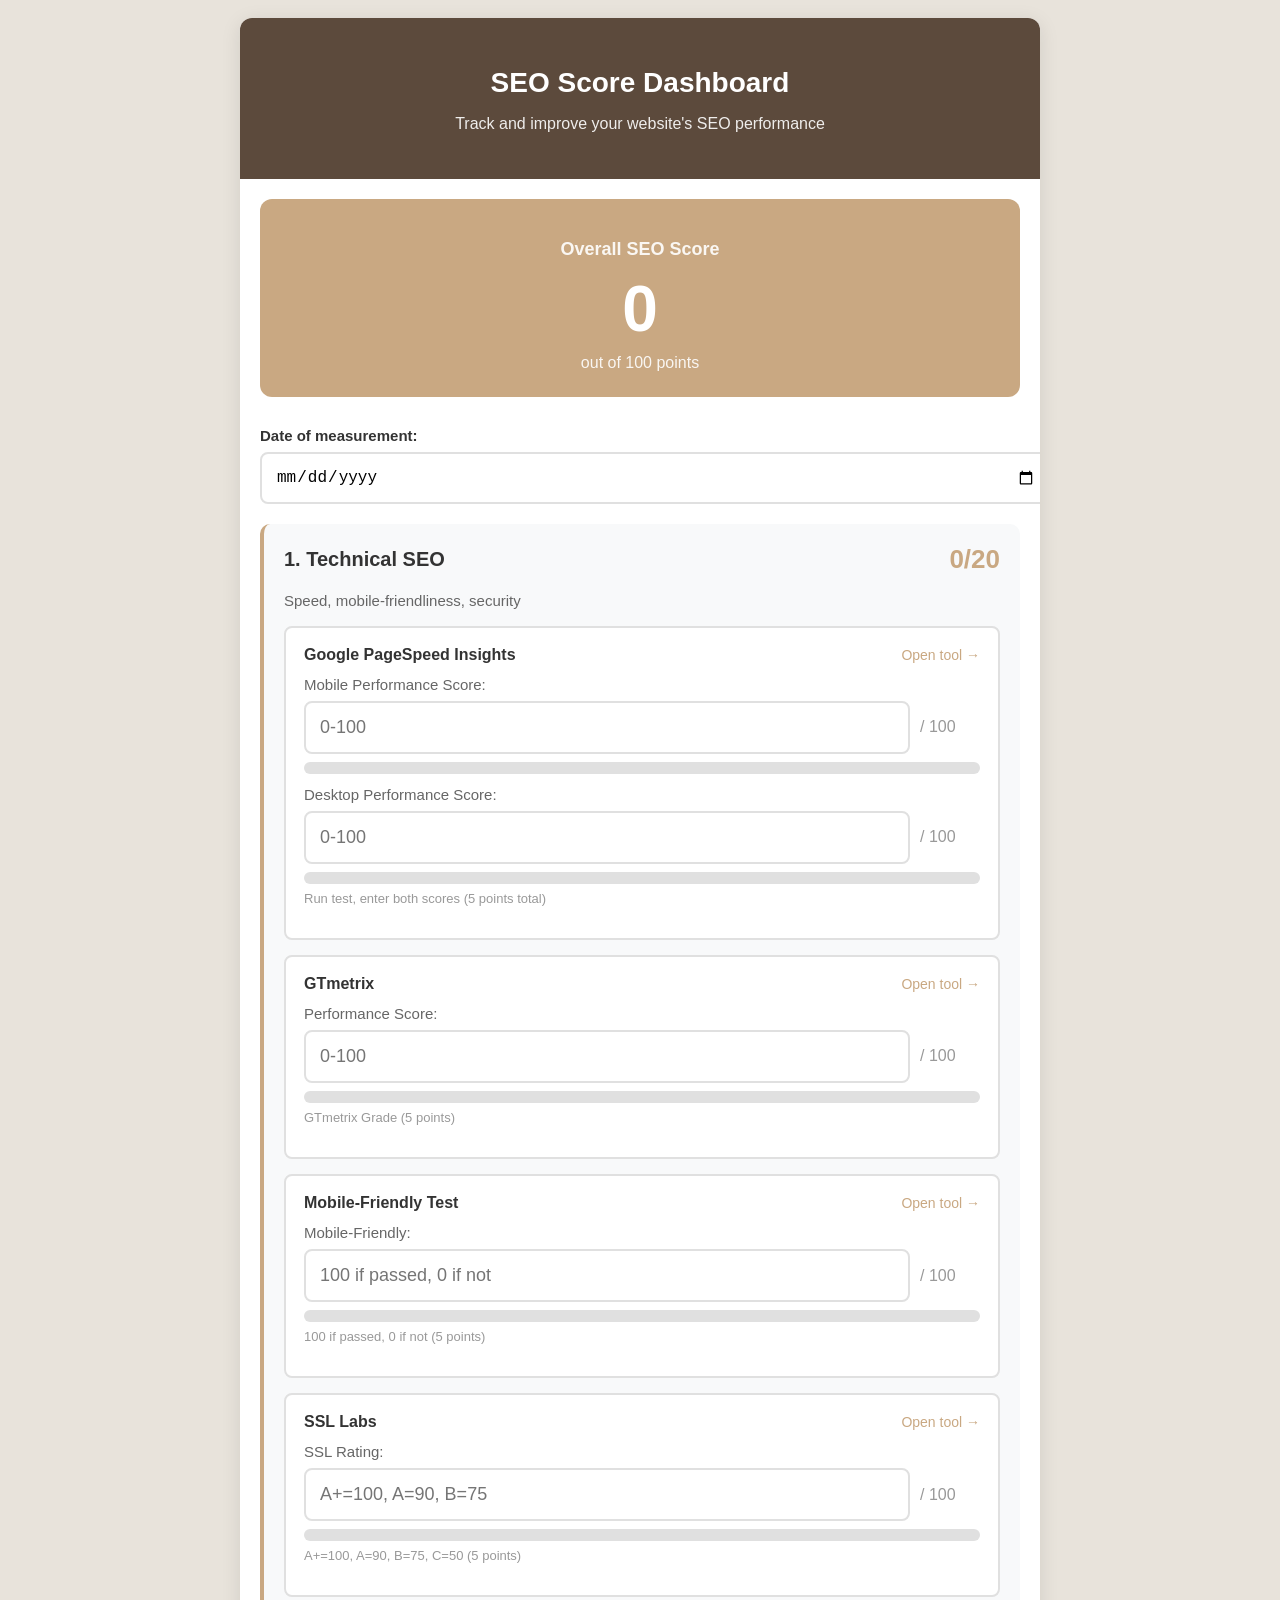
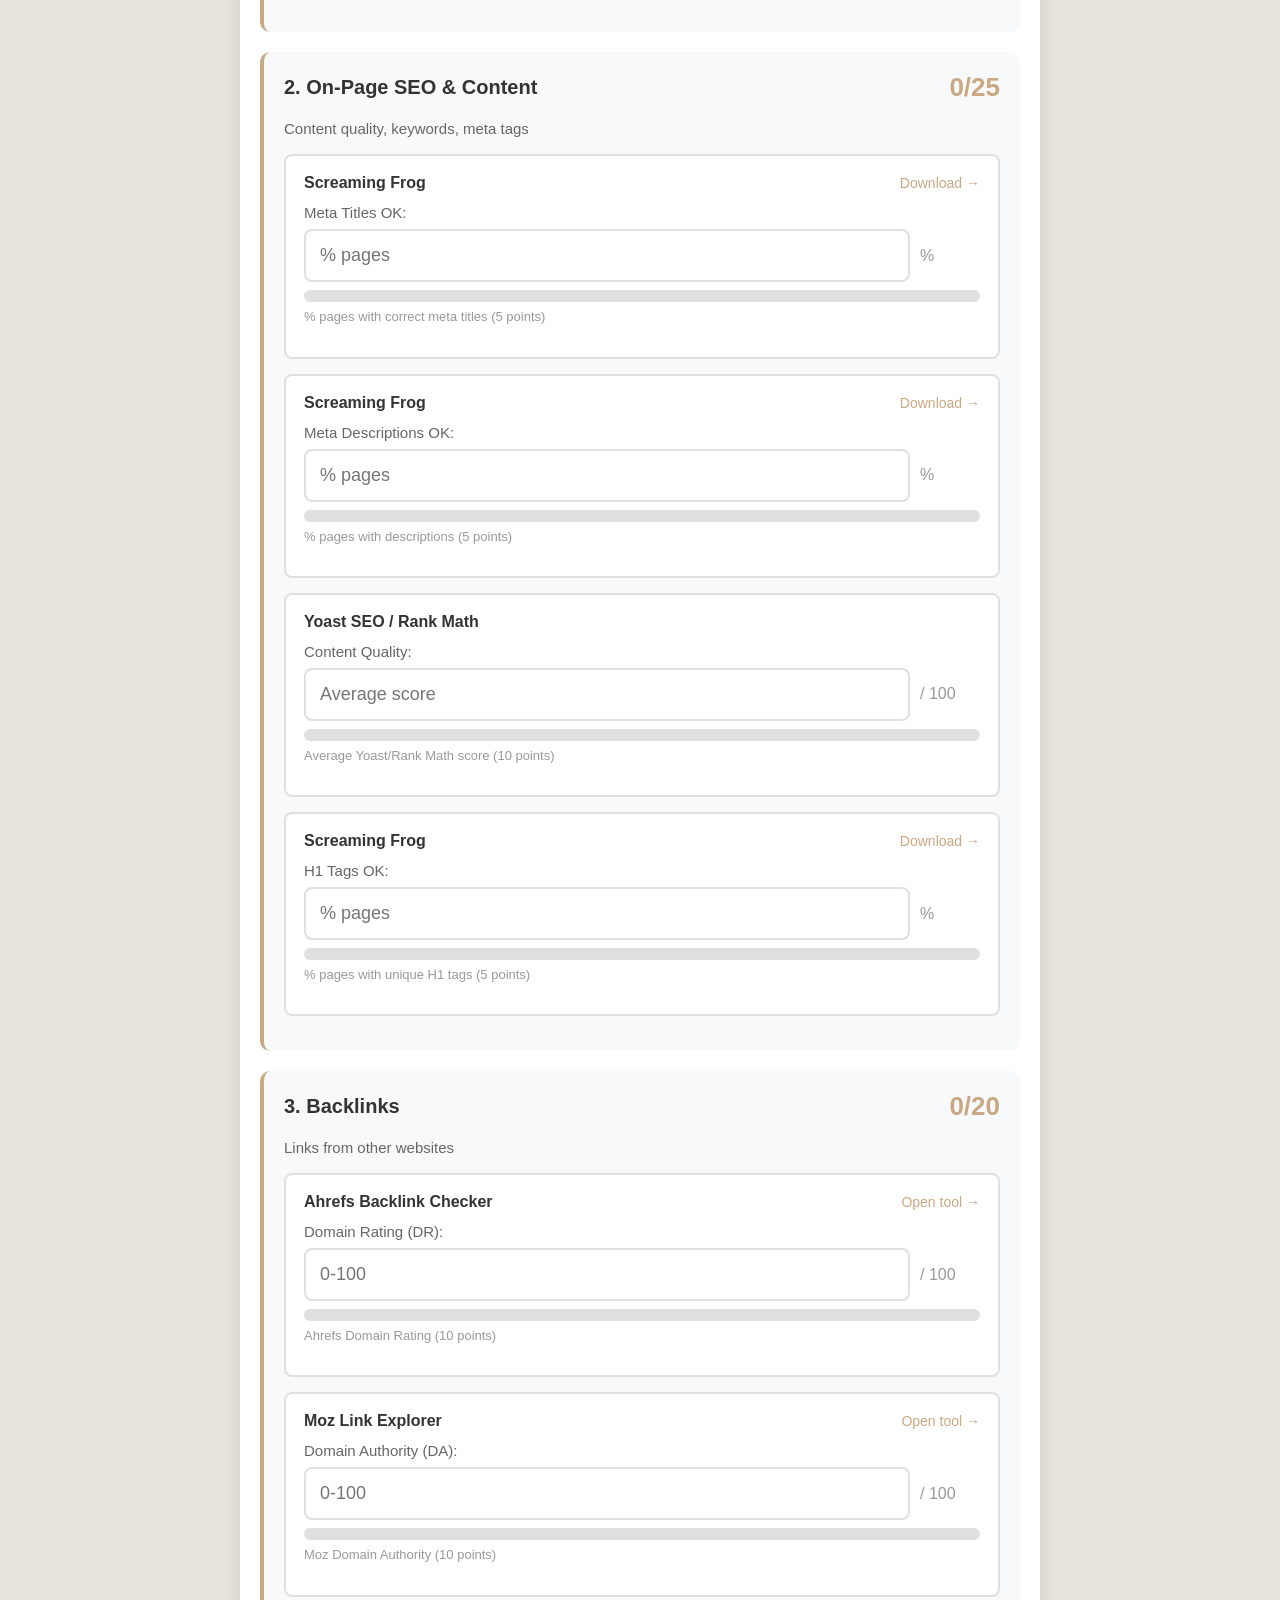
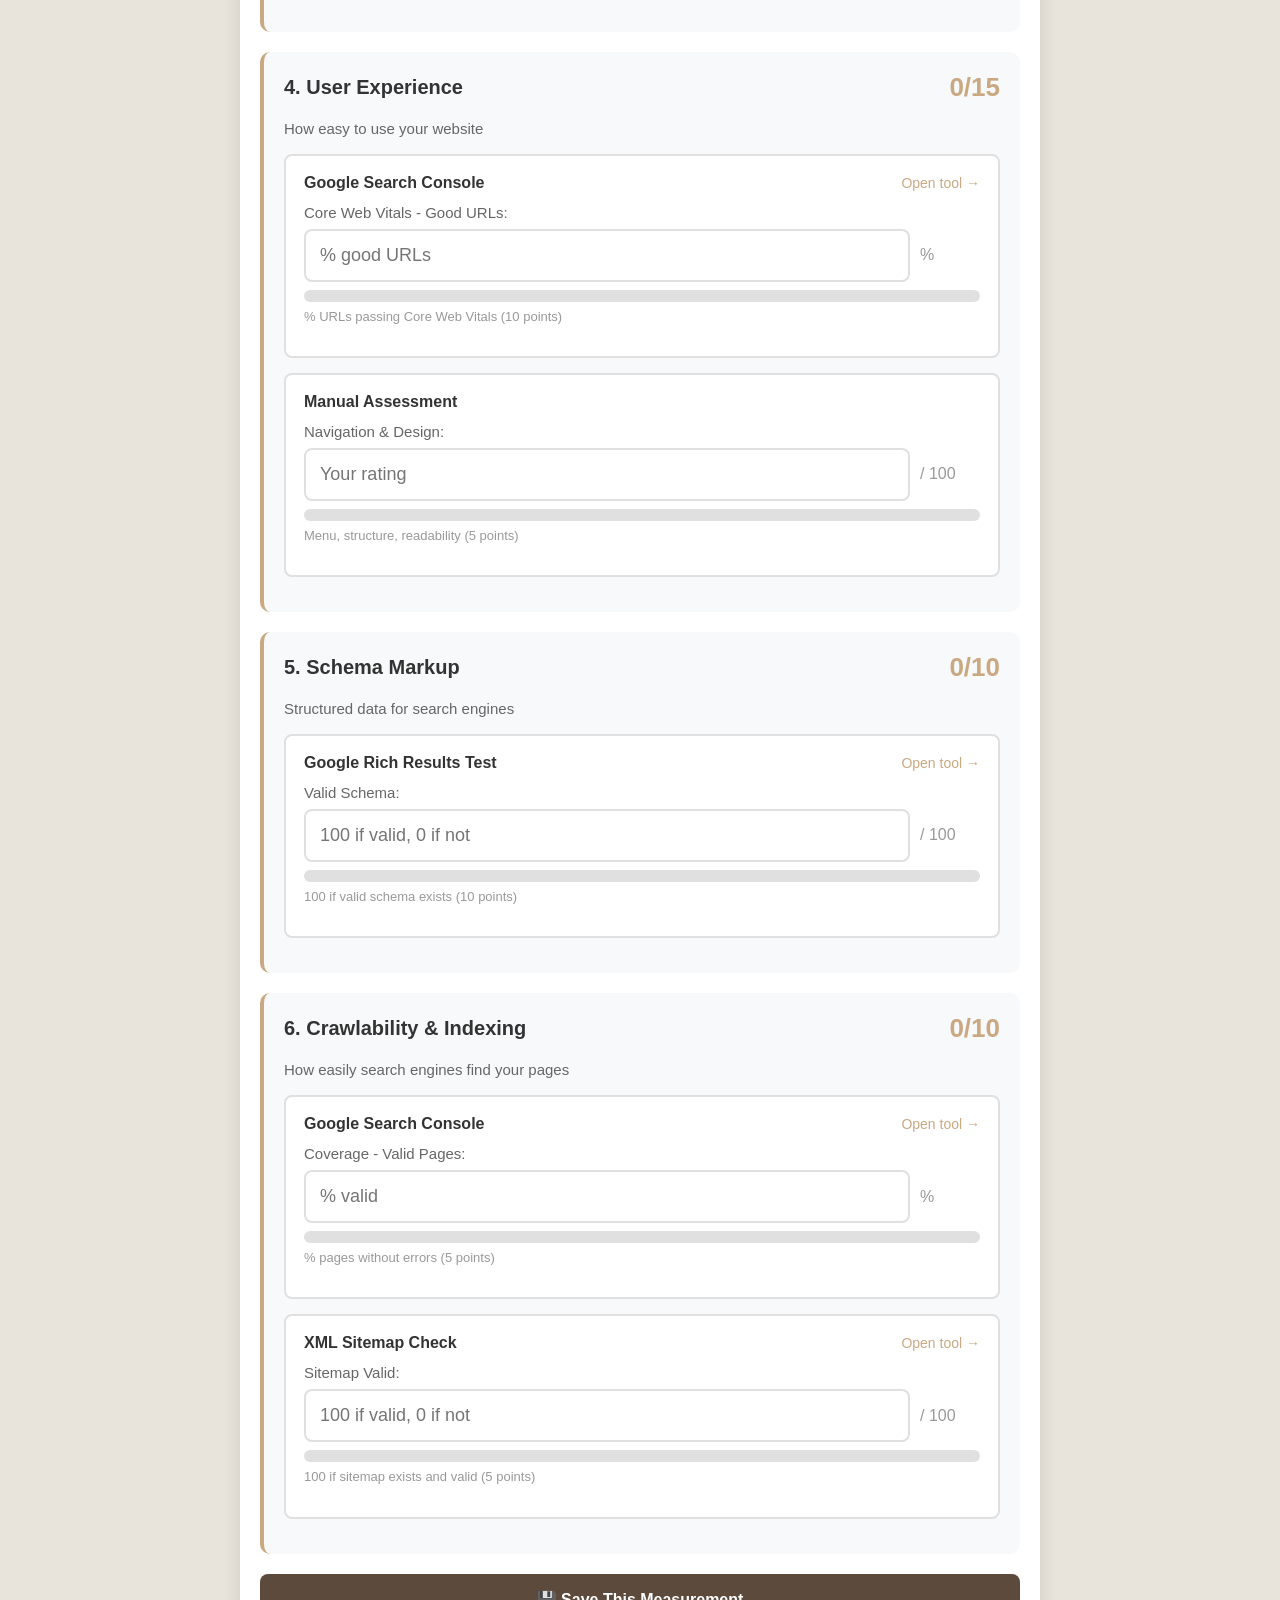
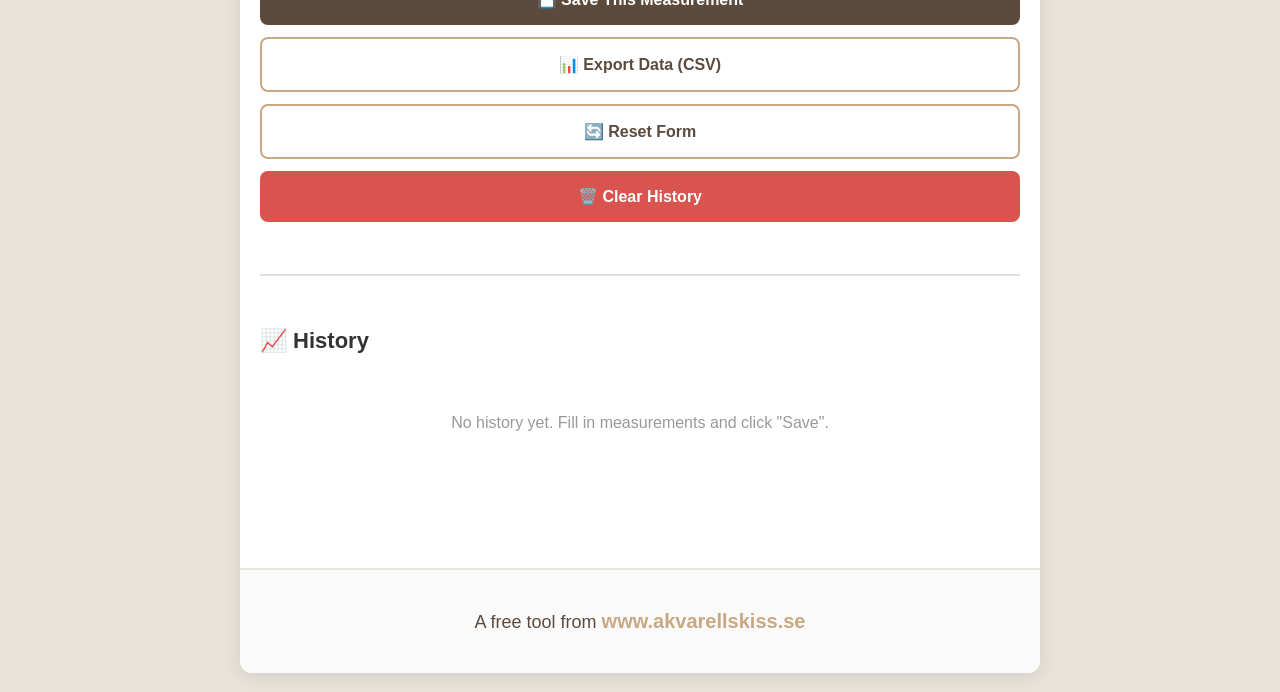
==== seo-dashboard.html @ b7f30b38 "Create SEO Score Dashboard with metrics and tools Added a complete SEO Score Dashboard with sections" ====
<!DOCTYPE html>
<html lang="en">
<head>
    <meta charset="UTF-8">
    <meta name="viewport" content="width=device-width, initial-scale=1.0">
    <title>SEO Score Dashboard - Track Your Website Performance</title>
    <link rel="stylesheet" href="style.css">
</head>
<body>
    <div class="container">
        <div class="header">
            <h1>SEO Score Dashboard</h1>
            <p>Track and improve your website's SEO performance</p>
        </div>
        
        <div class="main-content">
            <div class="overall-score">
                <h2>Overall SEO Score</h2>
                <div class="score-display" id="overallScore">0</div>
                <div class="score-label">out of 100 points</div>
            </div>
            
            <div>
                <label for="checkDate" style="font-size: 15px; font-weight: 600; margin-bottom: 8px; display: block;">Date of measurement:</label>
                <input type="date" id="checkDate" class="date-input">
            </div>
            
            <!-- Technical SEO -->
            <div class="category">
                <div class="category-header">
                    <div class="category-title">1. Technical SEO</div>
                    <div class="category-score" id="techScore">0/20</div>
                </div>
                <div class="category-description">Speed, mobile-friendliness, security</div>
                
                <div class="tool">
                    <div class="tool-header">
                        <span class="tool-name">Google PageSpeed Insights</span>
                        <a href="https://pagespeed.web.dev/" target="_blank" class="tool-link">Open tool →</a>
                    </div>
                    
                    <div class="score-input-group">
                        <label>Mobile Performance Score:</label>
                        <div class="input-row">
                            <input type="number" min="0" max="100" id="pagespeed_mobile" data-category="tech" data-weight="2.5" placeholder="0-100">
                            <span class="unit">/ 100</span>
                        </div>
                        <div class="progress-visual">
                            <div class="progress-fill" id="progress_pagespeed_mobile" style="width: 0%"></div>
                        </div>
                    </div>
                    
                    <div class="score-input-group">
                        <label>Desktop Performance Score:</label>
                        <div class="input-row">
                            <input type="number" min="0" max="100" id="pagespeed_desktop" data-category="tech" data-weight="2.5" placeholder="0-100">
                            <span class="unit">/ 100</span>
                        </div>
                        <div class="progress-visual">
                            <div class="progress-fill" id="progress_pagespeed_desktop" style="width: 0%"></div>
                        </div>
                        <div class="metric-help">Run test, enter both scores (5 points total)</div>
                    </div>
                </div>
                
                <div class="tool">
                    <div class="tool-header">
                        <span class="tool-name">GTmetrix</span>
                        <a href="https://gtmetrix.com/" target="_blank" class="tool-link">Open tool →</a>
                    </div>
                    <div class="score-input-group">
                        <label>Performance Score:</label>
                        <div class="input-row">
                            <input type="number" min="0" max="100" id="gtmetrix" data-category="tech" data-weight="5" placeholder="0-100">
                            <span class="unit">/ 100</span>
                        </div>
                        <div class="progress-visual">
                            <div class="progress-fill" id="progress_gtmetrix" style="width: 0%"></div>
                        </div>
                        <div class="metric-help">GTmetrix Grade (5 points)</div>
                    </div>
                </div>
                
                <div class="tool">
                    <div class="tool-header">
                        <span class="tool-name">Mobile-Friendly Test</span>
                        <a href="https://search.google.com/test/mobile-friendly" target="_blank" class="tool-link">Open tool →</a>
                    </div>
                    <div class="score-input-group">
                        <label>Mobile-Friendly:</label>
                        <div class="input-row">
                            <input type="number" min="0" max="100" id="mobile" data-category="tech" data-weight="5" placeholder="100 if passed, 0 if not">
                            <span class="unit">/ 100</span>
                        </div>
                        <div class="progress-visual">
                            <div class="progress-fill" id="progress_mobile" style="width: 0%"></div>
                        </div>
                        <div class="metric-help">100 if passed, 0 if not (5 points)</div>
                    </div>
                </div>
                
                <div class="tool">
                    <div class="tool-header">
                        <span class="tool-name">SSL Labs</span>
                        <a href="https://www.ssllabs.com/ssltest/" target="_blank" class="tool-link">Open tool →</a>
                    </div>
                    <div class="score-input-group">
                        <label>SSL Rating:</label>
                        <div class="input-row">
                            <input type="number" min="0" max="100" id="ssl" data-category="tech" data-weight="5" placeholder="A+=100, A=90, B=75">
                            <span class="unit">/ 100</span>
                        </div>
                        <div class="progress-visual">
                            <div class="progress-fill" id="progress_ssl" style="width: 0%"></div>
                        </div>
                        <div class="metric-help">A+=100, A=90, B=75, C=50 (5 points)</div>
                    </div>
                </div>
            </div>
            
            <!-- On-Page SEO -->
            <div class="category">
                <div class="category-header">
                    <div class="category-title">2. On-Page SEO & Content</div>
                    <div class="category-score" id="contentScore">0/25</div>
                </div>
                <div class="category-description">Content quality, keywords, meta tags</div>
                
                <div class="tool">
                    <div class="tool-header">
                        <span class="tool-name">Screaming Frog</span>
                        <a href="https://www.screamingfrog.co.uk/seo-spider/" target="_blank" class="tool-link">Download →</a>
                    </div>
                    <div class="score-input-group">
                        <label>Meta Titles OK:</label>
                        <div class="input-row">
                            <input type="number" min="0" max="100" id="metatitles" data-category="content" data-weight="5" placeholder="% pages">
                            <span class="unit">%</span>
                        </div>
                        <div class="progress-visual">
                            <div class="progress-fill" id="progress_metatitles" style="width: 0%"></div>
                        </div>
                        <div class="metric-help">% pages with correct meta titles (5 points)</div>
                    </div>
                </div>
                
                <div class="tool">
                    <div class="tool-header">
                        <span class="tool-name">Screaming Frog</span>
                        <a href="https://www.screamingfrog.co.uk/seo-spider/" target="_blank" class="tool-link">Download →</a>
                    </div>
                    <div class="score-input-group">
                        <label>Meta Descriptions OK:</label>
                        <div class="input-row">
                            <input type="number" min="0" max="100" id="metadesc" data-category="content" data-weight="5" placeholder="% pages">
                            <span class="unit">%</span>
                        </div>
                        <div class="progress-visual">
                            <div class="progress-fill" id="progress_metadesc" style="width: 0%"></div>
                        </div>
                        <div class="metric-help">% pages with descriptions (5 points)</div>
                    </div>
                </div>
                
                <div class="tool">
                    <div class="tool-header">
                        <span class="tool-name">Yoast SEO / Rank Math</span>
                    </div>
                    <div class="score-input-group">
                        <label>Content Quality:</label>
                        <div class="input-row">
                            <input type="number" min="0" max="100" id="contentquality" data-category="content" data-weight="10" placeholder="Average score">
                            <span class="unit">/ 100</span>
                        </div>
                        <div class="progress-visual">
                            <div class="progress-fill" id="progress_contentquality" style="width: 0%"></div>
                        </div>
                        <div class="metric-help">Average Yoast/Rank Math score (10 points)</div>
                    </div>
                </div>
                
                <div class="tool">
                    <div class="tool-header">
                        <span class="tool-name">Screaming Frog</span>
                        <a href="https://www.screamingfrog.co.uk/seo-spider/" target="_blank" class="tool-link">Download →</a>
                    </div>
                    <div class="score-input-group">
                        <label>H1 Tags OK:</label>
                        <div class="input-row">
                            <input type="number" min="0" max="100" id="h1tags" data-category="content" data-weight="5" placeholder="% pages">
                            <span class="unit">%</span>
                        </div>
                        <div class="progress-visual">
                            <div class="progress-fill" id="progress_h1tags" style="width: 0%"></div>
                        </div>
                        <div class="metric-help">% pages with unique H1 tags (5 points)</div>
                    </div>
                </div>
            </div>
            <!-- Backlinks -->
            <div class="category">
                <div class="category-header">
                    <div class="category-title">3. Backlinks</div>
                    <div class="category-score" id="backlinkScore">0/20</div>
                </div>
                <div class="category-description">Links from other websites</div>
                
                <div class="tool">
                    <div class="tool-header">
                        <span class="tool-name">Ahrefs Backlink Checker</span>
                        <a href="https://ahrefs.com/backlink-checker" target="_blank" class="tool-link">Open tool →</a>
                    </div>
                    <div class="score-input-group">
                        <label>Domain Rating (DR):</label>
                        <div class="input-row">
                            <input type="number" min="0" max="100" id="ahrefs" data-category="backlink" data-weight="10" placeholder="0-100">
                            <span class="unit">/ 100</span>
                        </div>
                        <div class="progress-visual">
                            <div class="progress-fill" id="progress_ahrefs" style="width: 0%"></div>
                        </div>
                        <div class="metric-help">Ahrefs Domain Rating (10 points)</div>
                    </div>
                </div>
                
                <div class="tool">
                    <div class="tool-header">
                        <span class="tool-name">Moz Link Explorer</span>
                        <a href="https://moz.com/link-explorer" target="_blank" class="tool-link">Open tool →</a>
                    </div>
                    <div class="score-input-group">
                        <label>Domain Authority (DA):</label>
                        <div class="input-row">
                            <input type="number" min="0" max="100" id="moz" data-category="backlink" data-weight="10" placeholder="0-100">
                            <span class="unit">/ 100</span>
                        </div>
                        <div class="progress-visual">
                            <div class="progress-fill" id="progress_moz" style="width: 0%"></div>
                        </div>
                        <div class="metric-help">Moz Domain Authority (10 points)</div>
                    </div>
                </div>
            </div>
            
            <!-- User Experience -->
            <div class="category">
                <div class="category-header">
                    <div class="category-title">4. User Experience</div>
                    <div class="category-score" id="uxScore">0/15</div>
                </div>
                <div class="category-description">How easy to use your website</div>
                
                <div class="tool">
                    <div class="tool-header">
                        <span class="tool-name">Google Search Console</span>
                        <a href="https://search.google.com/search-console" target="_blank" class="tool-link">Open tool →</a>
                    </div>
                    <div class="score-input-group">
                        <label>Core Web Vitals - Good URLs:</label>
                        <div class="input-row">
                            <input type="number" min="0" max="100" id="corevitals" data-category="ux" data-weight="10" placeholder="% good URLs">
                            <span class="unit">%</span>
                        </div>
                        <div class="progress-visual">
                            <div class="progress-fill" id="progress_corevitals" style="width: 0%"></div>
                        </div>
                        <div class="metric-help">% URLs passing Core Web Vitals (10 points)</div>
                    </div>
                </div>
                
                <div class="tool">
                    <div class="tool-header">
                        <span class="tool-name">Manual Assessment</span>
                    </div>
                    <div class="score-input-group">
                        <label>Navigation & Design:</label>
                        <div class="input-row">
                            <input type="number" min="0" max="100" id="navigation" data-category="ux" data-weight="5" placeholder="Your rating">
                            <span class="unit">/ 100</span>
                        </div>
                        <div class="progress-visual">
                            <div class="progress-fill" id="progress_navigation" style="width: 0%"></div>
                        </div>
                        <div class="metric-help">Menu, structure, readability (5 points)</div>
                    </div>
                </div>
            </div>
            
            <!-- Schema Markup -->
            <div class="category">
                <div class="category-header">
                    <div class="category-title">5. Schema Markup</div>
                    <div class="category-score" id="schemaScore">0/10</div>
                </div>
                <div class="category-description">Structured data for search engines</div>
                
                <div class="tool">
                    <div class="tool-header">
                        <span class="tool-name">Google Rich Results Test</span>
                        <a href="https://search.google.com/test/rich-results" target="_blank" class="tool-link">Open tool →</a>
                    </div>
                    <div class="score-input-group">
                        <label>Valid Schema:</label>
                        <div class="input-row">
                            <input type="number" min="0" max="100" id="richresults" data-category="schema" data-weight="10" placeholder="100 if valid, 0 if not">
                            <span class="unit">/ 100</span>
                        </div>
                        <div class="progress-visual">
                            <div class="progress-fill" id="progress_richresults" style="width: 0%"></div>
                        </div>
                        <div class="metric-help">100 if valid schema exists (10 points)</div>
                    </div>
                </div>
            </div>
            
            <!-- Crawlability -->
            <div class="category">
                <div class="category-header">
                    <div class="category-title">6. Crawlability & Indexing</div>
                    <div class="category-score" id="crawlScore">0/10</div>
                </div>
                <div class="category-description">How easily search engines find your pages</div>
                
                <div class="tool">
                    <div class="tool-header">
                        <span class="tool-name">Google Search Console</span>
                        <a href="https://search.google.com/search-console" target="_blank" class="tool-link">Open tool →</a>
                    </div>
                    <div class="score-input-group">
                        <label>Coverage - Valid Pages:</label>
                        <div class="input-row">
                            <input type="number" min="0" max="100" id="coverage" data-category="crawl" data-weight="5" placeholder="% valid">
                            <span class="unit">%</span>
                        </div>
                        <div class="progress-visual">
                            <div class="progress-fill" id="progress_coverage" style="width: 0%"></div>
                        </div>
                        <div class="metric-help">% pages without errors (5 points)</div>
                    </div>
                </div>
                
                <div class="tool">
                    <div class="tool-header">
                        <span class="tool-name">XML Sitemap Check</span>
                        <a href="https://www.xml-sitemaps.com/" target="_blank" class="tool-link">Open tool →</a>
                    </div>
                    <div class="score-input-group">
                        <label>Sitemap Valid:</label>
                        <div class="input-row">
                            <input type="number" min="0" max="100" id="sitemap" data-category="crawl" data-weight="5" placeholder="100 if valid, 0 if not">
                            <span class="unit">/ 100</span>
                        </div>
                        <div class="progress-visual">
                            <div class="progress-fill" id="progress_sitemap" style="width: 0%"></div>
                        </div>
                        <div class="metric-help">100 if sitemap exists and valid (5 points)</div>
                    </div>
                </div>
            </div>
            
            <div class="recommendations" id="recommendations" style="display: none;">
                <h4>🎯 Recommendations for Improvement</h4>
                <ul id="recommendationList"></ul>
            </div>
            
            <button class="btn-primary" onclick="saveScore()">💾 Save This Measurement</button>
            <button class="btn-secondary" onclick="exportData()">📊 Export Data (CSV)</button>
            <button class="btn-secondary" onclick="resetForm()">🔄 Reset Form</button>
            <button class="btn-danger" onclick="clearHistory()">🗑️ Clear History</button>
            
            <div class="history">
                <h3>📈 History</h3>
                <div id="historyList">
                    <p style="text-align: center; color: #999; padding: 40px;">No history yet. Fill in measurements and click "Save".</p>
                </div>
            </div>
        </div>
        
        <div style="text-align: center; padding: 40px 20px; margin-top: 60px; border-top: 2px solid #E8E3DB; background: #fafafa;">
            <p style="font-size: 18px; color: #5C4A3C; margin: 0;">A free tool from <a href="https://www.akvarellskiss.se" target="_blank" style="color: #C9A882; text-decoration: none; font-weight: 700; font-size: 20px;">www.akvarellskiss.se</a></p>
        </div>
    </div>
    
    <script src="script.js"></script>
</body>
</html>
---- style.css ----
<style>
* {
    margin: 0;
    padding: 0;
    box-sizing: border-box;
}

body {
    font-family: -apple-system, BlinkMacSystemFont, 'Segoe UI', Roboto, sans-serif;
    background: #E8E3DB;
    min-height: 100vh;
    padding: 10px;
    color: #333;
    font-size: 16px;
}

.container {
    max-width: 800px;
    margin: 0 auto;
    background: white;
    border-radius: 12px;
    box-shadow: 0 4px 20px rgba(0,0,0,0.1);
    overflow: hidden;
}

.header {
    background: #5C4A3C;
    color: white;
    padding: 30px 20px;
    text-align: center;
}

.header h1 {
    font-size: 28px;
    margin-bottom: 8px;
}

.header p {
    opacity: 0.9;
    font-size: 16px;
}

.main-content {
    padding: 20px;
}

.overall-score {
    text-align: center;
    margin-bottom: 30px;
    padding: 25px;
    background: #C9A882;
    border-radius: 12px;
    color: white;
}

.overall-score h2 {
    font-size: 18px;
    margin-bottom: 12px;
    opacity: 0.9;
}

.score-display {
    font-size: 64px;
    font-weight: bold;
    margin-bottom: 8px;
}

.score-label {
    font-size: 16px;
    opacity: 0.9;
}

.category {
    background: #f8f9fa;
    border-radius: 10px;
    padding: 20px;
    margin-bottom: 20px;
    border-left: 4px solid #C9A882;
}

.category-header {
    display: flex;
    justify-content: space-between;
    align-items: center;
    margin-bottom: 15px;
    flex-wrap: wrap;
    gap: 10px;
}

.category-title {
    font-size: 20px;
    font-weight: 600;
    color: #333;
}

.category-score {
    font-size: 26px;
    font-weight: bold;
    color: #C9A882;
}

.category-description {
    font-size: 15px;
    color: #666;
    margin-bottom: 15px;
    line-height: 1.4;
}

.tool {
    background: white;
    padding: 18px;
    border-radius: 8px;
    border: 2px solid #e0e0e0;
    margin-bottom: 15px;
}

.tool-header {
    display: flex;
    justify-content: space-between;
    align-items: center;
    margin-bottom: 12px;
    flex-wrap: wrap;
    gap: 8px;
}

.tool-name {
    font-weight: 600;
    font-size: 16px;
    color: #333;
}

.tool-link {
    font-size: 14px;
    color: #C9A882;
    text-decoration: none;
}

.score-input-group {
    margin-bottom: 12px;
}

.score-input-group label {
    display: block;
    font-size: 15px;
    color: #666;
    margin-bottom: 8px;
    font-weight: 500;
}

.input-row {
    display: flex;
    align-items: center;
    gap: 10px;
    margin-bottom: 8px;
}

.score-input-group input {
    flex: 1;
    padding: 14px;
    border: 2px solid #e0e0e0;
    border-radius: 8px;
    font-size: 18px;
    transition: border-color 0.3s;
    min-width: 0;
}

.score-input-group input:focus {
    outline: none;
    border-color: #C9A882;
}

.unit {
    font-size: 16px;
    color: #999;
    min-width: 60px;
}

.progress-visual {
    height: 12px;
    background: #e0e0e0;
    border-radius: 6px;
    overflow: hidden;
    margin-top: 8px;
}

.progress-fill {
    height: 100%;
    background: #C9A882;
    transition: width 0.3s ease;
    border-radius: 6px;
}

.metric-help {
    font-size: 13px;
    color: #999;
    margin-top: 6px;
    line-height: 1.4;
}

button {
    width: 100%;
    padding: 16px;
    border: none;
    border-radius: 8px;
    font-size: 16px;
    font-weight: 600;
    cursor: pointer;
    margin-bottom: 12px;
    transition: all 0.3s;
}

.btn-primary {
    background: #5C4A3C;
    color: white;
}

.btn-primary:hover {
    background: #4a3a2f;
}

.btn-secondary {
    background: white;
    color: #5C4A3C;
    border: 2px solid #C9A882;
}

.btn-danger {
    background: #d9534f;
    color: white;
}

.date-input {
    width: 100%;
    padding: 14px;
    border: 2px solid #e0e0e0;
    border-radius: 8px;
    font-size: 16px;
    margin-bottom: 20px;
}

.history {
    margin-top: 40px;
    padding-top: 30px;
    border-top: 2px solid #e0e0e0;
}

.history h3 {
    font-size: 22px;
    margin-bottom: 20px;
}

.history-item {
    background: #f8f9fa;
    padding: 18px;
    border-radius: 8px;
    margin-bottom: 12px;
}

.history-date {
    font-weight: 600;
    font-size: 16px;
    margin-bottom: 10px;
}

.history-score {
    font-size: 32px;
    font-weight: bold;
    color: #C9A882;
}

.progress-indicator {
    display: flex;
    align-items: center;
    gap: 12px;
}

.progress-bar {
    flex: 1;
    height: 10px;
    background: #e0e0e0;
    border-radius: 5px;
    overflow: hidden;
}

.recommendations {
    background: #fff9e6;
    border-left: 4px solid #f0ad4e;
    padding: 18px;
    border-radius: 8px;
    margin: 20px 0;
}

.recommendations h4 {
    color: #8b6914;
    margin-bottom: 10px;
    font-size: 17px;
}

.recommendations ul {
    margin-left: 20px;
}

.recommendations li {
    margin-bottom: 8px;
    font-size: 15px;
    line-height: 1.5;
}
</style>
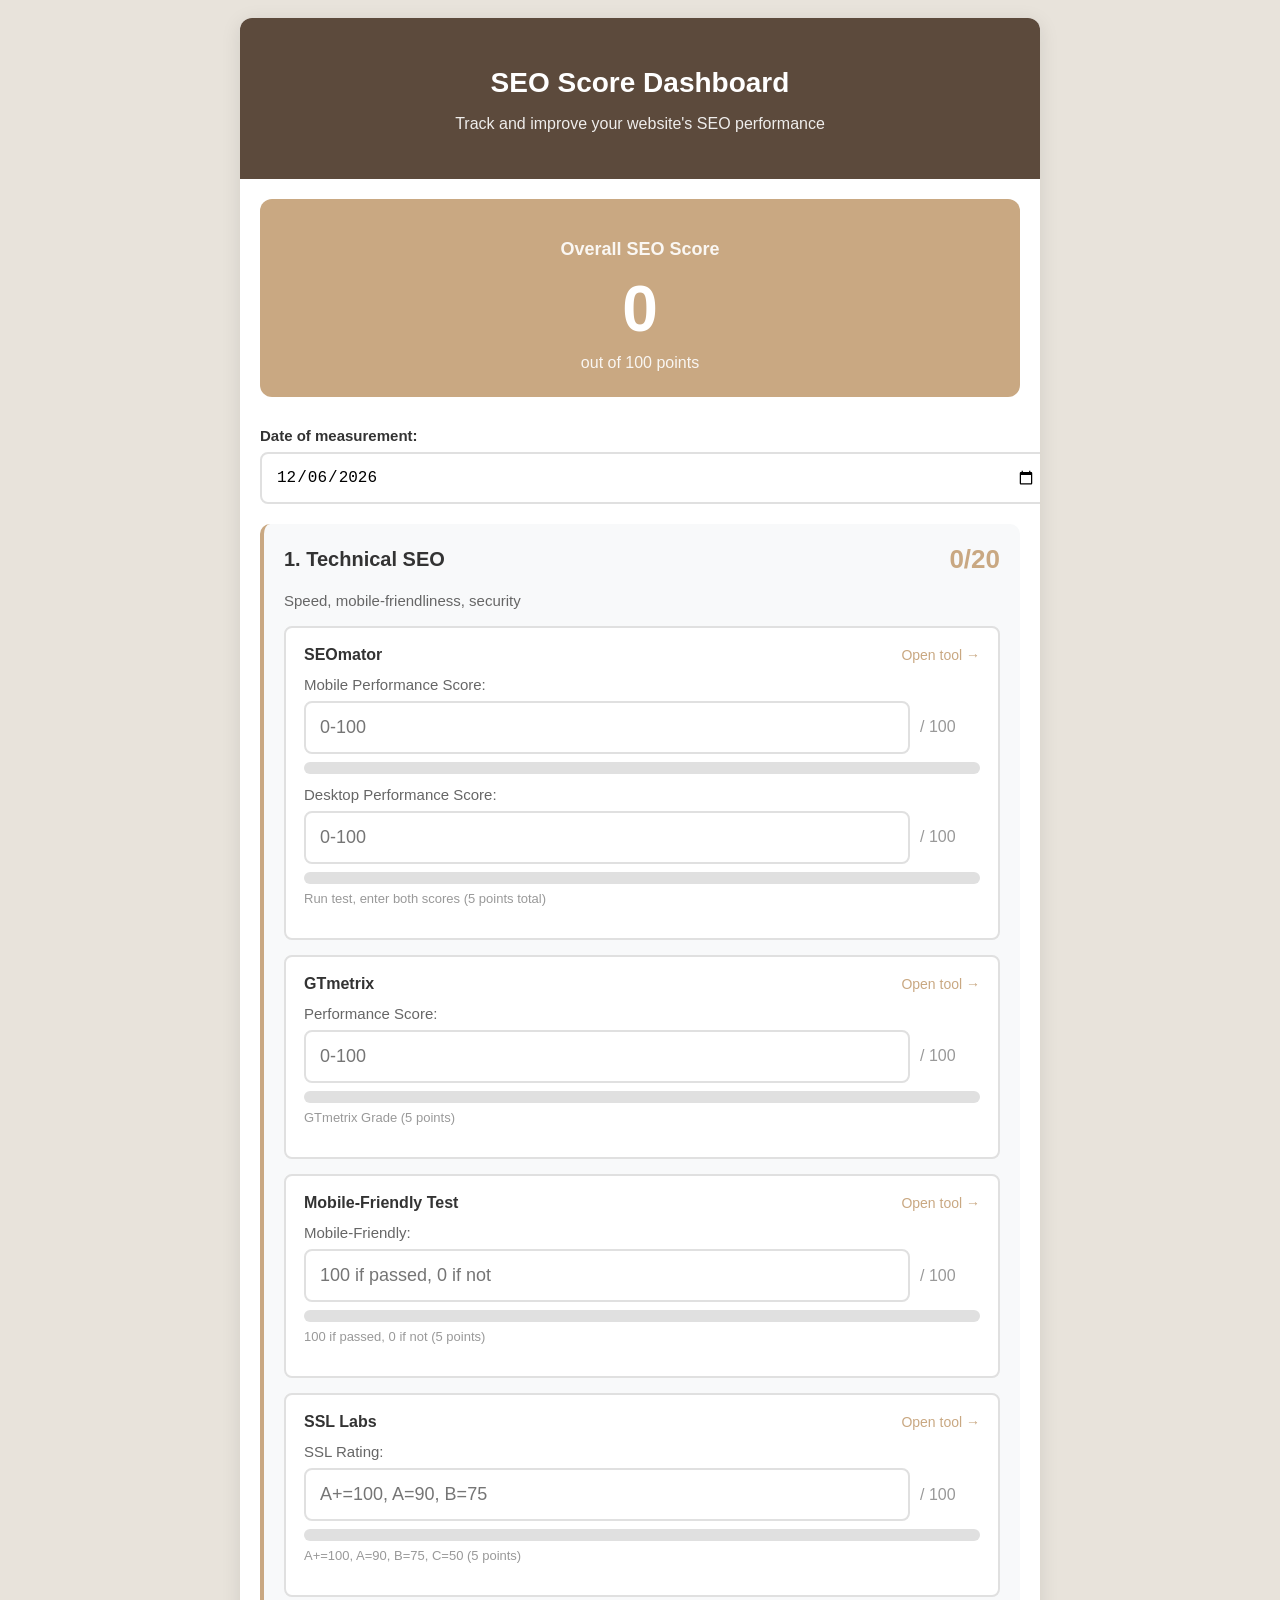
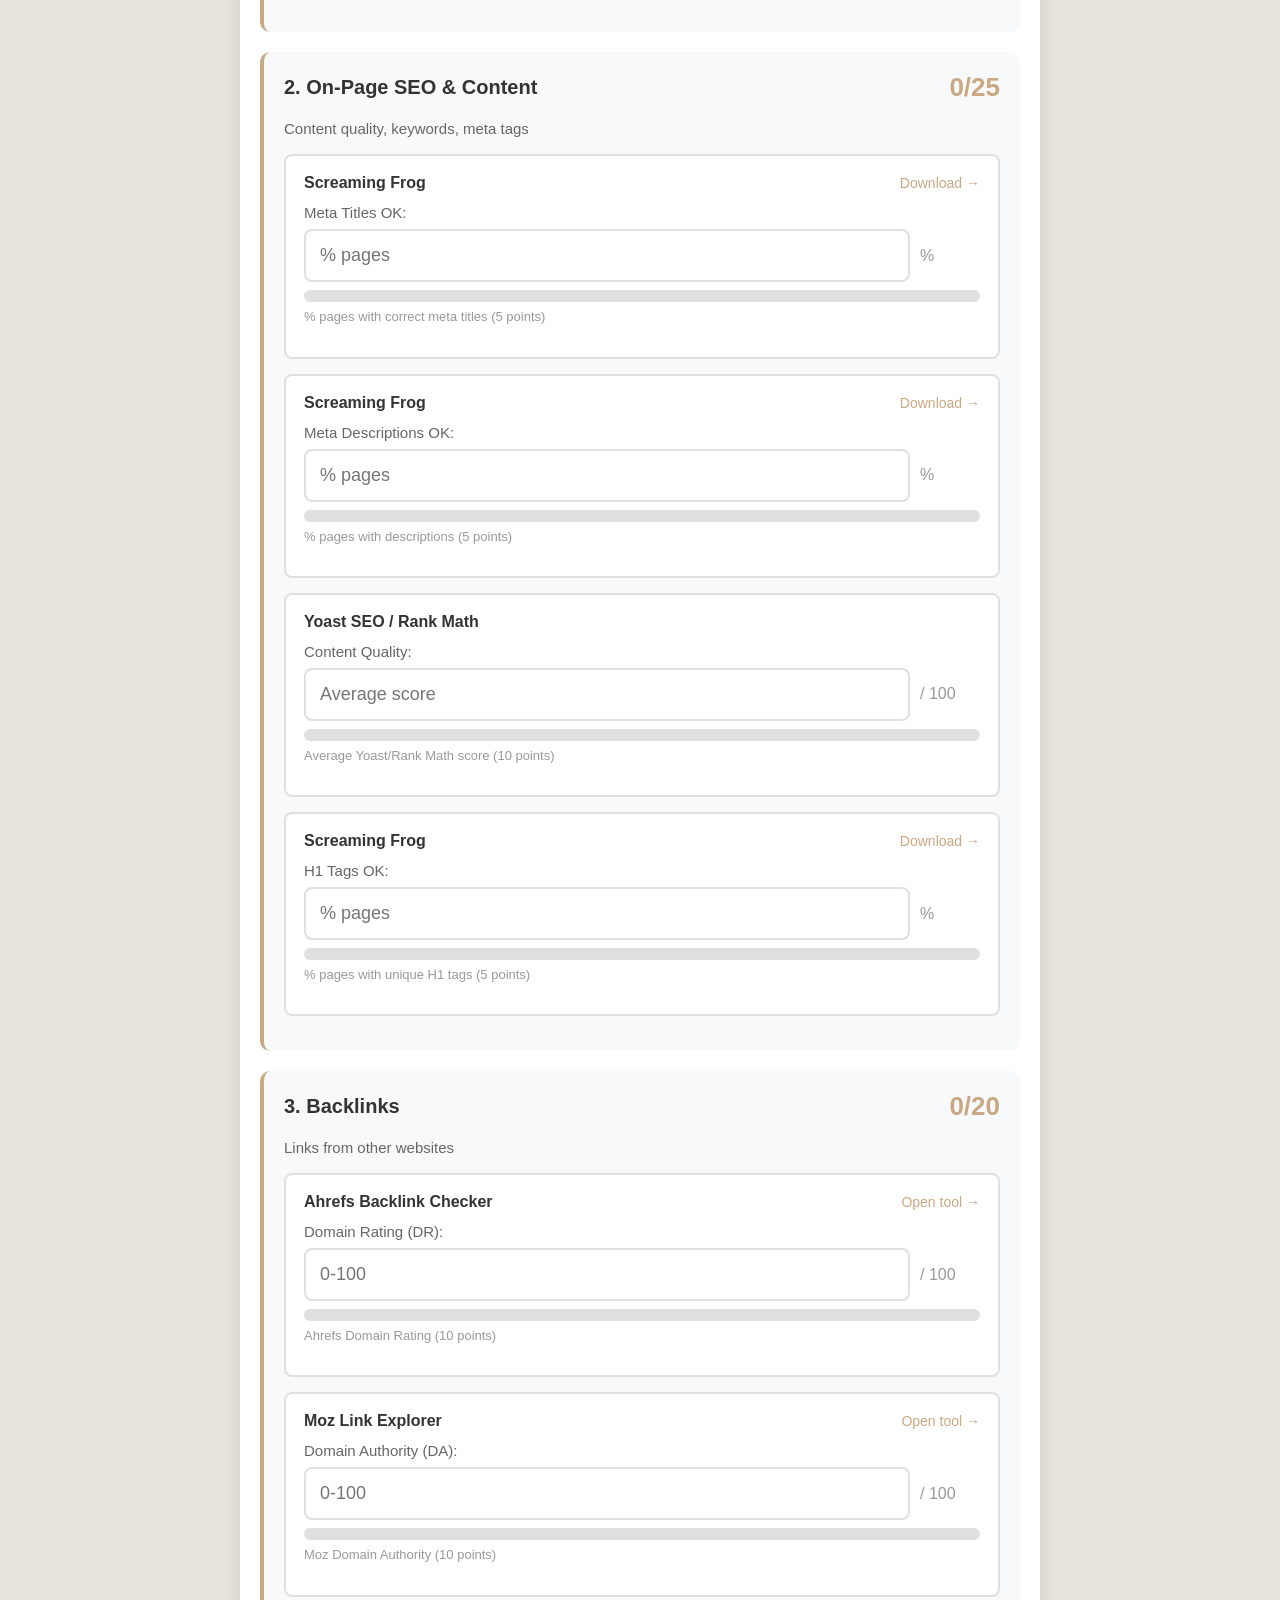
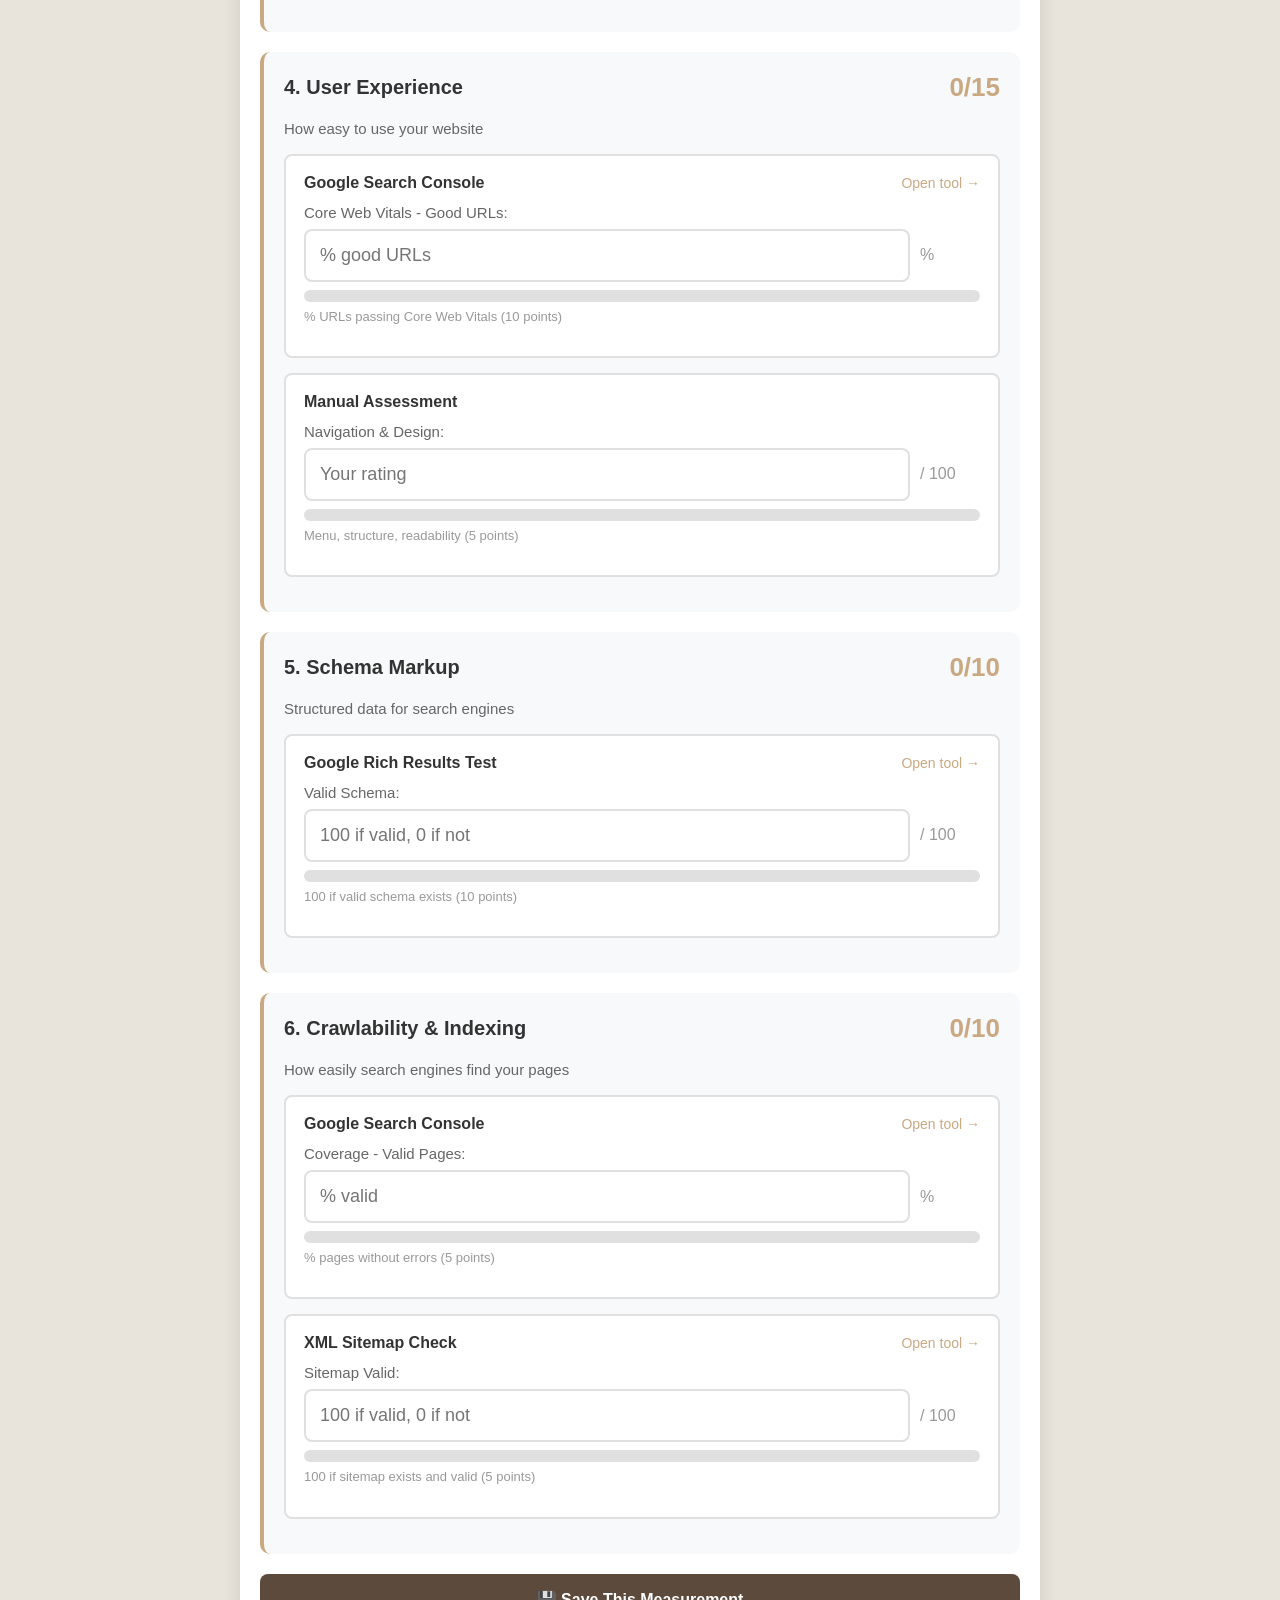
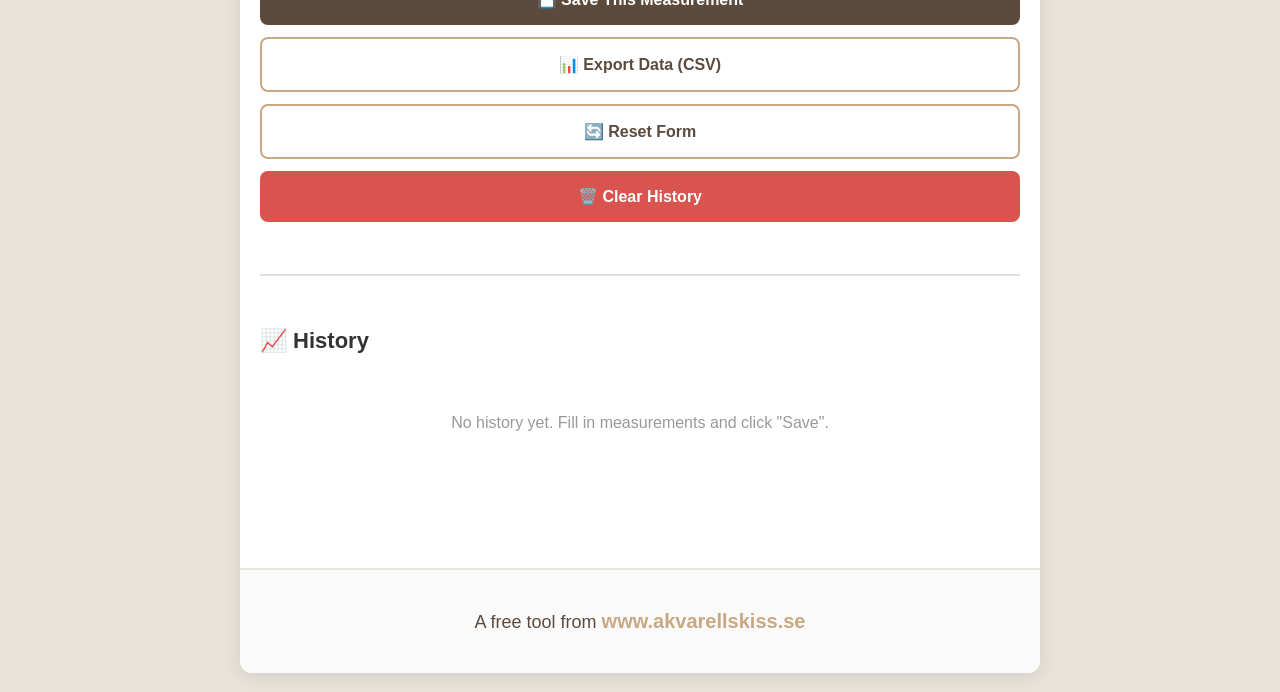
==== commit 2b86adf7: "Replace Google PageSpeed Insights with SEOmator" ====
--- a/seo-dashboard.html
+++ b/seo-dashboard.html
@@ -35,8 +35,8 @@
                 
                 <div class="tool">
                     <div class="tool-header">
-                        <span class="tool-name">Google PageSpeed Insights</span>
-                        <a href="https://pagespeed.web.dev/" target="_blank" class="tool-link">Open tool →</a>
+                        <span class="tool-name">SEOmator</span>
+                        <https://seomator.com/mobile-friendly-test" target="_blank" class="tool-link">Open tool →</a>
                     </div>
                     
                     <div class="score-input-group">
